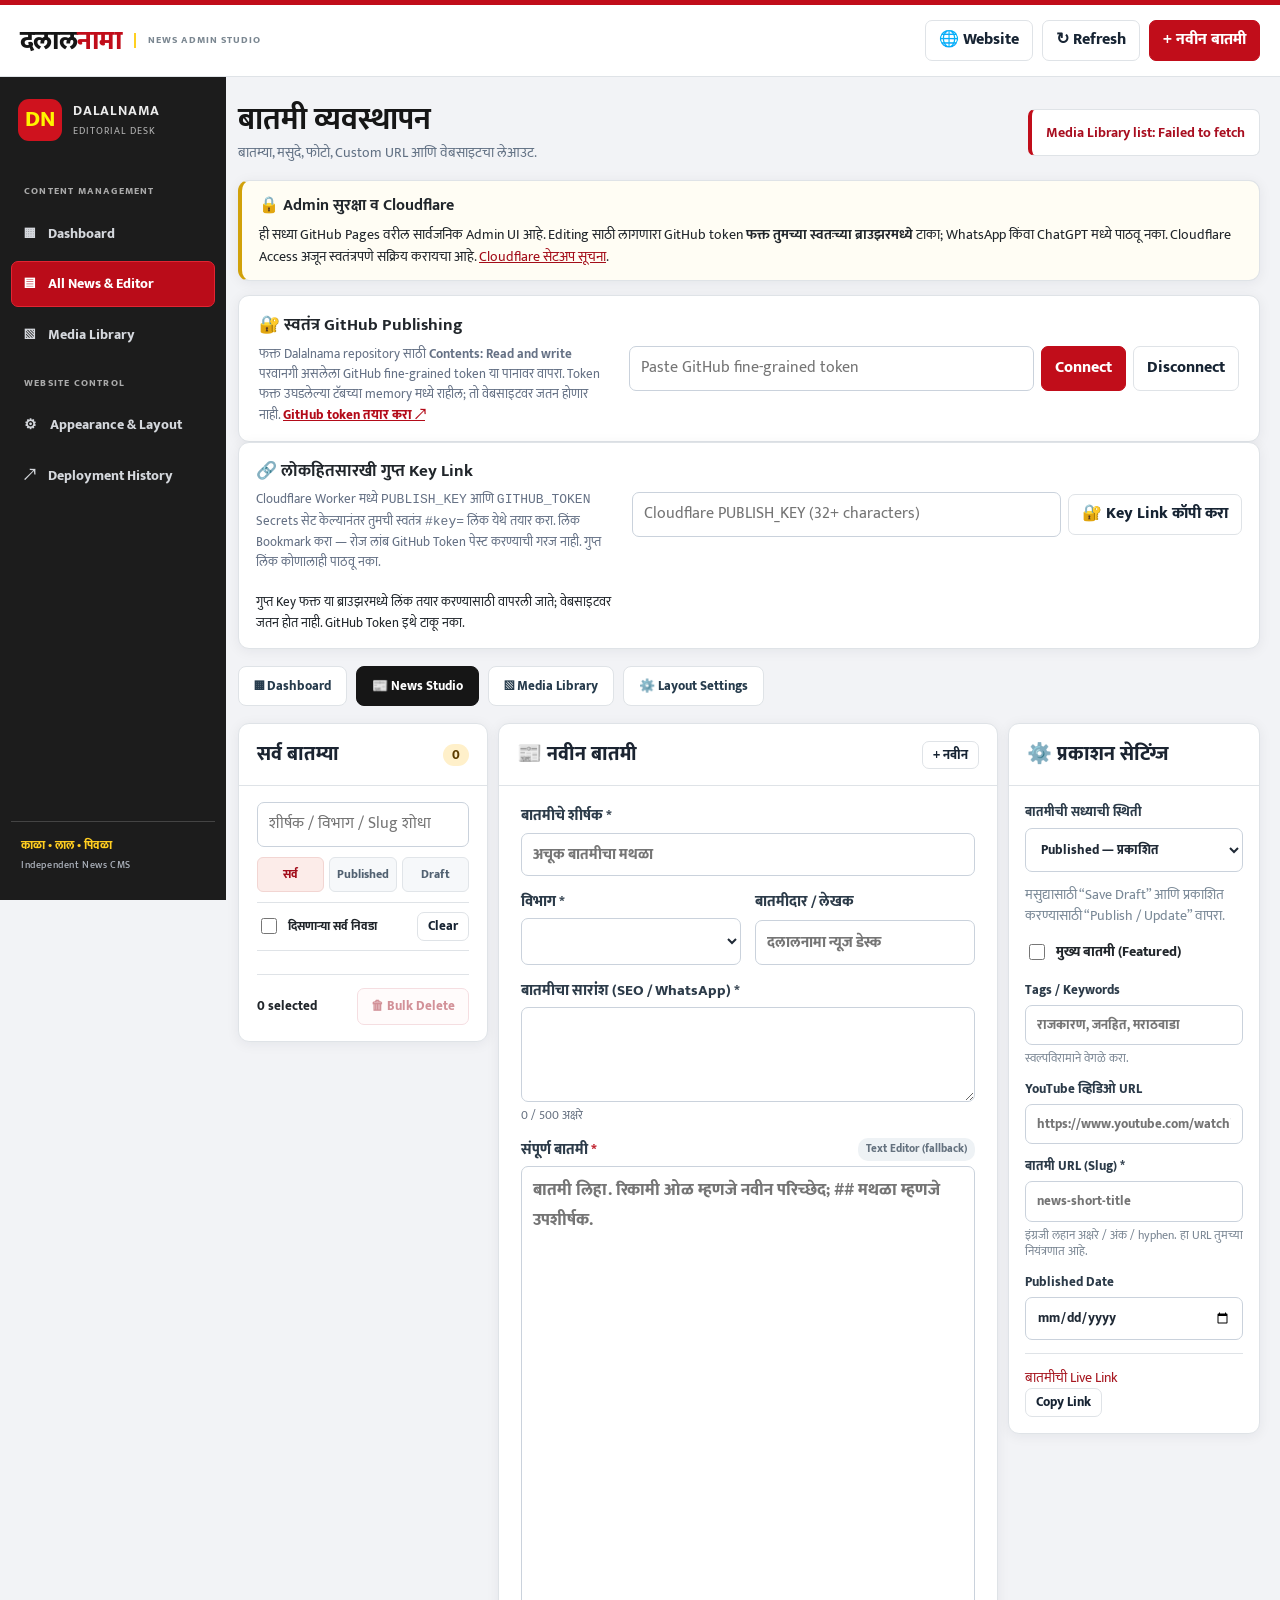
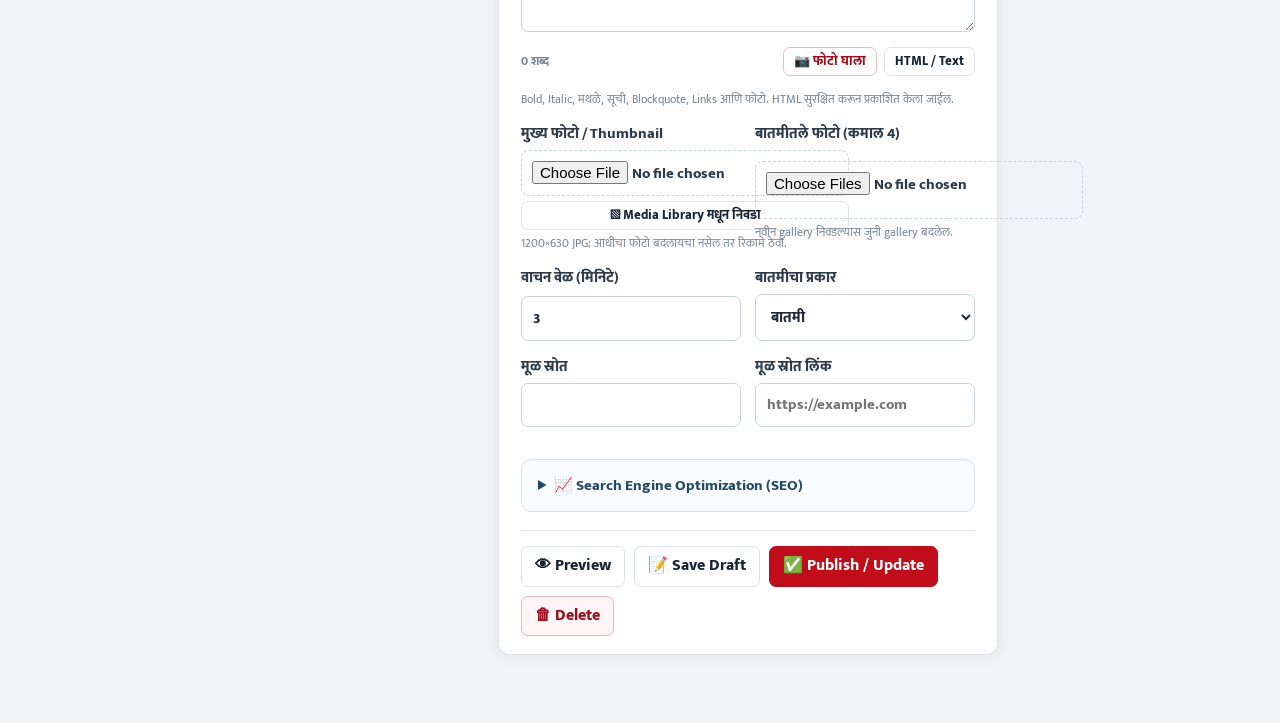
==== admin/index.html @ 3e431cf2 "Refresh admin editor CSS and paste sanitizer cache versions" ====
<!doctype html>
<html lang="mr"><head>
<meta charset="utf-8"><meta name="viewport" content="width=device-width, initial-scale=1">
<meta name="robots" content="noindex,nofollow,noarchive"><meta name="referrer" content="no-referrer">
<meta name="theme-color" content="#171717"><title>दलालनामा | News Admin Studio</title>
<link rel="preconnect" href="https://fonts.googleapis.com"><link rel="preconnect" href="https://fonts.gstatic.com" crossorigin>
<link href="https://fonts.googleapis.com/css2?family=Mukta:wght@400;500;600;700;800&display=swap" rel="stylesheet">
<link href="https://cdn.jsdelivr.net/npm/quill@2.0.3/dist/quill.snow.css" rel="stylesheet"><link href="./admin.css?v=8" rel="stylesheet"></head><body>
<header class="top"><a class="brand" href="../"><strong>दलाल<span>नामा</span></strong><small>NEWS ADMIN STUDIO</small></a>
<div class="top-actions"><a class="btn" href="../" target="_blank" rel="noopener">🌐 Website</a><button id="refresh" type="button" class="btn">↻ Refresh</button><button id="new-top" type="button" class="btn primary">+ नवीन बातमी</button></div></header>
<aside class="admin-navigation" aria-label="Admin sections">
<div class="admin-nav-brand"><span>DN</span><div><strong>DALALNAMA</strong><small>EDITORIAL DESK</small></div></div>
<div class="admin-nav-caption">CONTENT MANAGEMENT</div>
<button class="tab" data-target="dashboard-panel" type="button">▦ <span>Dashboard</span></button>
<button class="tab active" data-target="news-panel" type="button">▤ <span>All News & Editor</span></button>
<button class="tab" data-target="media-panel" type="button">▧ <span>Media Library</span></button>
<div class="admin-nav-caption">WEBSITE CONTROL</div>
<button class="tab" data-target="layout-panel" type="button">⚙ <span>Appearance & Layout</span></button>
<a class="admin-nav-link" href="https://github.com/catonpe-droid/Dalalnama/actions" target="_blank" rel="noopener">↗ <span>Deployment History</span></a>
<div class="admin-nav-foot">काळा • लाल • पिवळा<br><span>Independent News CMS</span></div>
</aside>
<main class="wrap">
<div class="heading"><div><h1>बातमी व्यवस्थापन</h1><p>बातम्या, मसुदे, फोटो, Custom URL आणि वेबसाइटचा लेआउट.</p></div><div class="notice" id="status" role="status" aria-live="polite">प्रकाशन जोडणी आवश्यक आहे.</div></div>
<section class="card admin-onboarding" style="padding:13px 17px;margin:0 0 14px;border-left:4px solid #d1a10a;background:#fffdf4">
  <strong>🔒 Admin सुरक्षा व Cloudflare</strong>
  <p style="margin:5px 0 0;font-size:14px">ही सध्या GitHub Pages वरील सार्वजनिक Admin UI आहे. Editing साठी लागणारा GitHub token <strong>फक्त तुमच्या स्वतःच्या ब्राउझरमध्ये</strong> टाका; WhatsApp किंवा ChatGPT मध्ये पाठवू नका. Cloudflare Access अजून स्वतंत्रपणे सक्रिय करायचा आहे. <a href="https://github.com/catonpe-droid/Dalalnama/blob/main/docs/CLOUDFLARE-ADMIN.md" target="_blank" rel="noopener noreferrer" style="color:#a30d19;text-decoration:underline">Cloudflare सेटअप सूचना</a>.</p>
 </section>
<section class="card connect admin-onboarding">
 <div><b>🔐 स्वतंत्र GitHub Publishing</b><p>फक्त Dalalnama repository साठी <strong>Contents: Read and write</strong> परवानगी असलेला GitHub fine-grained token या पानावर वापरा. Token फक्त उघडलेल्या टॅबच्या memory मध्ये राहील; तो वेबसाइटवर जतन होणार नाही. <a href="https://github.com/settings/personal-access-tokens/new" target="_blank" rel="noopener noreferrer" style="color:#b30b19;text-decoration:underline;font-weight:800">GitHub token तयार करा ↗</a></p></div>
 <div class="connect-fields"><input id="token" type="password" spellcheck="false" autocomplete="off" placeholder="Paste GitHub fine-grained token"><button id="connect" type="button" class="btn primary">Connect</button><button id="disconnect" type="button" class="btn">Disconnect</button></div>
</section>
<section class="card connect secret-link-setup admin-onboarding" aria-label="गुप्त Admin Key Link" style="margin:0 0 15px;padding:15px 17px">
  <div>
    <b>🔗 लोकहितसारखी गुप्त Key Link</b>
    <p>Cloudflare Worker मध्ये <code>PUBLISH_KEY</code> आणि <code>GITHUB_TOKEN</code> Secrets सेट केल्यानंतर तुमची स्वतंत्र <code>#key=</code> लिंक येथे तयार करा. लिंक Bookmark करा — रोज लांब GitHub Token पेस्ट करण्याची गरज नाही. गुप्त लिंक कोणालाही पाठवू नका.</p>
  </div>
  <div class="connect-fields" style="align-items:center">
    <input id="private-link-key" type="password" spellcheck="false" autocomplete="off" aria-label="Cloudflare Publishing Key" placeholder="Cloudflare PUBLISH_KEY (32+ characters)">
    <button id="make-private-link" class="btn" type="button">🔐 Key Link कॉपी करा</button>
  </div>
  <small>गुप्त Key फक्त या ब्राउझरमध्ये लिंक तयार करण्यासाठी वापरली जाते; वेबसाइटवर जतन होत नाही. GitHub Token इथे टाकू नका.</small>
</section>
<nav class="tabs" aria-label="Studio shortcuts">
<button class="tab" data-target="dashboard-panel" type="button">▦ Dashboard</button>
<button class="tab active" data-target="news-panel" type="button">📰 News Studio</button>
<button class="tab" data-target="media-panel" type="button">▧ Media Library</button>
<button class="tab" data-target="layout-panel" type="button">⚙️ Layout Settings</button>
</nav>
<section id="dashboard-panel" class="card pro-panel hidden">
<div class="panel-head"><h2>▦ संपादकीय Dashboard</h2><button id="dashboard-refresh" class="btn mini" type="button">↻ Refresh</button></div>
<div class="panel-body">
<div class="stat-grid">
<div class="stat"><span>एकूण बातम्या</span><strong id="metric-total">—</strong><small>Repository मधील entries</small></div>
<div class="stat"><span>प्रकाशित</span><strong id="metric-published">—</strong><small>वेबसाइटवर दिसणाऱ्या</small></div>
<div class="stat"><span>मसुदे</span><strong id="metric-draft">—</strong><small>Public repository मध्ये डेटा दिसू शकतो</small></div>
<div class="stat"><span>Featured</span><strong id="metric-featured">—</strong><small>मुख्य बातम्या</small></div>
</div><div class="dashboard-grid"><div><h3>नवीनतम बातम्या</h3><div id="dashboard-recent" class="dashboard-recent"></div></div>
<div><h3>Quick Actions</h3><p>लेख, प्रतिमा, रंगसंगती, मेनू आणि होमपेज विभाग व्यवस्थापित करा.</p>
<div class="quick-actions"><button type="button" class="btn primary" data-jump="news-panel">+ नवीन बातमी</button><button class="btn" type="button" data-jump="media-panel">फोटो व्यवस्थापन</button><button class="btn" type="button" data-jump="layout-panel">Site Customize</button></div></div></div>
</div></section>
<section class="workspace" id="news-panel">
 <aside class="card listing">
  <div class="panel-head"><h2>सर्व बातम्या</h2><span class="counter" id="total">0</span></div>
  <div class="panel-body"><input type="search" id="search" placeholder="शीर्षक / विभाग / Slug शोधा">
   <div class="filters"><button type="button" class="filter active" data-status="all">सर्व</button><button type="button" class="filter" data-status="published">Published</button><button type="button" class="filter" data-status="draft">Draft</button></div>
   <div class="check-row"><label><input id="select-all" type="checkbox"> दिसणाऱ्या सर्व निवडा</label><button id="clear-selected" type="button" class="btn mini">Clear</button></div>
   <div id="post-list" class="post-list"></div>
   <div class="bulk-actions"><span id="selected-count">0 selected</span><button type="button" id="bulk-delete" class="btn danger" disabled>🗑 Bulk Delete</button></div>
  </div>
 </aside>
 <section class="card editor">
  <div class="panel-head"><h2 id="editor-title">📰 नवीन बातमी</h2><button id="new" type="button" class="btn mini">+ नवीन</button></div>
  <form id="post-form" class="panel-body">
   <label class="field">बातमीचे शीर्षक *<input id="title" maxlength="180" minlength="8" required placeholder="अचूक बातमीचा मथळा"></label>
   
   <div class="columns"><label class="field">विभाग *<select id="category" required></select></label><label class="field">बातमीदार / लेखक<input id="author" maxlength="100" placeholder="दलालनामा न्यूज डेस्क"></label></div>
   <label class="field">बातमीचा सारांश (SEO / WhatsApp) *<textarea id="summary" rows="3" maxlength="500" required></textarea></label>
   <div class="field rich-field"><div class="editor-label-row"><label for="body">संपूर्ण बातमी <span class="required">*</span></label><span class="editor-mode" id="editor-mode">Rich Text Editor</span></div>
<div id="rich-toolbar"><select class="ql-header" aria-label="Heading level"><option selected></option><option value="2">Heading</option><option value="3">Subheading</option></select>
<button type="button" class="ql-bold" aria-label="Bold"></button><button type="button" class="ql-italic" aria-label="Italic"></button>
<button type="button" class="ql-underline" aria-label="Underline"></button><button type="button" class="ql-strike" aria-label="Strikethrough"></button>
<button type="button" class="ql-list" value="ordered" aria-label="Numbered list"></button><button type="button" class="ql-list" value="bullet" aria-label="Bullet list"></button>
<button type="button" class="ql-blockquote" aria-label="Quote"></button><button type="button" class="ql-link" aria-label="Link"></button>
<button type="button" class="ql-clean" aria-label="Clear formatting"></button></div>
<div id="rich-editor" aria-label="बातमी लेखन"></div>
<textarea id="body" rows="15" required class="plain-editor hidden" placeholder="बातमी लिहा. रिकामी ओळ म्हणजे नवीन परिच्छेद; ## मथळा म्हणजे उपशीर्षक."></textarea>
<div class="rich-status"><span id="word-count">0 शब्द</span><div><button id="insert-photo" class="btn mini" type="button">📷 फोटो घाला</button><button id="toggle-editor" class="btn mini" type="button">HTML / Text</button></div></div>
<small>Bold, Italic, मथळे, सूची, Blockquote, Links आणि फोटो. HTML सुरक्षित करून प्रकाशित केला जाईल.</small></div>
   <div class="columns"><label class="field">मुख्य फोटो / Thumbnail<input id="photo" type="file" accept="image/jpeg,image/png,image/webp"><button type="button" id="choose-cover" class="btn mini">▧ Media Library मधून निवडा</button><small>1200×630 JPG; आधीचा फोटो बदलायचा नसेल तर रिकामे ठेवा.</small></label><label class="field">बातमीतले फोटो (कमाल 4)<input id="gallery" type="file" accept="image/jpeg,image/png,image/webp" multiple><small>नवीन gallery निवडल्यास जुनी gallery बदलेल.</small></label></div>
   <img class="cover-preview hidden" id="cover-preview" alt="मुख्य फोटोचे पूर्वावलोकन">
   <div class="columns"><label class="field">वाचन वेळ (मिनिटे)<input id="minutes" type="number" min="1" max="30" value="3"></label>
<label class="field">बातमीचा प्रकार<select id="type"><option>बातमी</option><option>संपादकीय बातमी</option><option>विशेष लेख</option><option>संपादकीय लेख</option><option>मार्गदर्शक</option><option>मुलाखत</option><option>तपास अहवाल</option></select></label></div>
   <div class="columns"><label class="field">मूळ स्रोत<input id="source" maxlength="120"></label><label class="field">मूळ स्रोत लिंक<input id="source-url" type="url" placeholder="https://example.com"></label></div>
   <details class="seo-card"><summary>📈 Search Engine Optimization (SEO)</summary>
<div class="columns"><label class="field">SEO Title<input id="seo-title" maxlength="150" placeholder="Google साठी स्वतंत्र शीर्षक"></label><label class="field">SEO Keywords<input id="seo-keywords" maxlength="220" placeholder="keyword1, keyword2"></label></div>
<label class="field">SEO Description<textarea id="seo-description" rows="3" maxlength="350" placeholder="शोध परिणाम आणि शेअरिंगसाठी सारांश"></textarea></label>
<div class="seo-preview"><small>Google preview</small><strong id="seo-preview-title">दलालनामा</strong><span id="seo-preview-url">https://dalalnama.com/</span><p id="seo-preview-desc">बातमीचा सारांश येथे दिसेल.</p></div>
</details>
   <div class="actions"><button id="preview" type="button" class="btn">👁 Preview</button><button id="draft" type="button" class="btn">📝 Save Draft</button><button id="publish" type="submit" class="btn primary">✅ Publish / Update</button><button id="delete" type="button" class="btn danger">🗑 Delete</button></div>
   <div id="result" class="saved hidden"></div>
  </form>
 </section>
 <aside class="card notes"><div class="panel-head"><h2>⚙️ प्रकाशन सेटिंग्ज</h2></div><div class="panel-body">
<label class="field">बातमीची सध्याची स्थिती<select id="post-status" form="post-form"><option value="published">Published — प्रकाशित</option><option value="draft">Draft — मसुदा</option></select></label>
<p class="aside-hint">मसुद्यासाठी “Save Draft” आणि प्रकाशित करण्यासाठी “Publish / Update” वापरा.</p>
<label class="checkbox-field"><input id="featured" form="post-form" type="checkbox"> मुख्य बातमी (Featured)</label>
<label class="field">Tags / Keywords<input id="tags" form="post-form" placeholder="राजकारण, जनहित, मराठवाडा"><small>स्वल्पविरामाने वेगळे करा.</small></label>
<label class="field">YouTube व्हिडिओ URL<input id="video" form="post-form" type="url" placeholder="https://www.youtube.com/watch?v=..."></label>
<label class="field">बातमी URL (Slug) *<input id="slug" form="post-form" maxlength="100" minlength="3" required spellcheck="false" placeholder="news-short-title"><small>इंग्रजी लहान अक्षरे / अंक / hyphen. हा URL तुमच्या नियंत्रणात आहे.</small></label>
<label class="field">Published Date<input id="date" form="post-form" type="date"></label>
<hr><a id="current-url" href="../" target="_blank" rel="noopener">बातमीची Live Link</a><button id="copy-link" class="btn mini" type="button">Copy Link</button>
</div></aside>
</section>
<section id="media-panel" class="card pro-panel hidden">
<div class="panel-head"><h2>▧ Media Library</h2><span id="media-count" class="counter">0</span></div><div class="panel-body">
<div class="media-head"><p>मुख्य फोटो, गॅलरी आणि बातमीतील चित्रे निवडा. वेबसाइटवरील उपलब्ध फोटो येथे दिसतील.</p>
<div class="media-actions"><input id="media-search" type="search" placeholder="फोटो / Slug शोधा"><input id="media-file" type="file" accept="image/jpeg,image/png,image/webp"><button id="media-upload" class="btn primary" type="button">Upload Image</button></div></div>
<div id="media-grid" class="media-grid"></div><p class="aside-hint">कव्हर म्हणून निवडा किंवा लेखनात फोटो घाला. नवीन Upload साठी GitHub publishing जोडणी आवश्यक आहे.</p>
</div></section>
<section id="layout-panel" class="card layout-panel hidden"><div class="panel-head"><h2>⚙️ वेबसाइट व्यवस्थापन</h2></div><div class="panel-body">
 <p>मुख्य मेनू, उपविभाग, ब्रेकिंग न्यूज व मुख्य बातम्या बदलू शकता. प्रत्येक ओळ म्हणजे एक entry.</p>
 <div class="columns"><label class="field">मुख्य मेनू<textarea id="menu" rows="12"></textarea></label><label class="field">उपविभाग<textarea id="subcategories" rows="12"></textarea></label></div>
 <div class="columns"><label class="field">Breaking / Scrolling News<textarea id="breaking" rows="8"></textarea></label><label class="field">Featured News Slugs<textarea id="featured-slugs" rows="8" placeholder="एक Slug एका ओळीत"></textarea></label></div>
 <label class="field">Home Page — तीन कॉलम बातम्या (शीर्षक | विभाग)<textarea id="home-columns" rows="4" placeholder="प्रशासननामा | प्रशासननामा&#10;जनतेचा सवाल | जनतेचा सवाल&#10;दलालनामा | दलालनामा"></textarea><small>नेमक्या तीन ओळी. प्रत्येक ओळीत ‘दिसणारे शीर्षक | बातम्यांचा विभाग’. केवळ त्या विभागातील प्रकाशित बातम्या दाखवल्या जातील.</small></label>
 <div class="columns"><label class="field">Slider Speed (seconds)<input id="slider-speed" type="number" min="3" max="30" value="7"></label><label class="field">टॅगलाइन<input id="tagline"></label></div>
 <details class="settings-group" open><summary>🎨 Brand & Appearance</summary>
<p>दलालनामाची मूळ काळा–लाल–पिवळी थीम कायम राखून लोगो, typography आणि spacing बदलू शकता.</p>
<div class="columns"><label class="field">Theme Preset<select id="theme-preset"><option value="classic">Dalalnama Classic (Black/Red/Yellow)</option><option value="paper">Paper White (Red Headlines)</option><option value="night">Night Editorial (High Contrast)</option></select></label>
<label class="field">News Density<select id="news-density"><option value="normal">Comfortable</option><option value="compact">Compact / eSakal-style</option></select></label></div>
<div class="columns"><label class="field">Base Font Scale<select id="font-scale"><option value="1">Normal (100%)</option><option value="1.06">Large (106%)</option><option value="1.12">Extra Large (112%)</option></select></label>
<label class="field">Logo Width<input type="range" id="logo-width" min="210" max="450" step="10" value="340"><small><span id="logo-width-label">340</span> px</small></label></div>
<div class="brand-logo-upload">
<img id="brand-logo-preview" src="../assets/logo.png" alt="दलालनामा लोगो">
<div><label class="field">HD Site Logo (PNG / WebP)<input id="brand-logo-file" type="file" accept="image/png,image/webp,image/jpeg"></label>
<button id="upload-brand-logo" type="button" class="btn mini">⇧ Upload Brand Logo</button>
<p class="aside-hint">नवीन लोगो Publish करण्यासाठी आधी Upload करा, मग “Save & Publish Appearance” वापरा. मूळ लोगो कायम ठेवण्यासाठी हे रिकामे ठेवा.</p></div></div>
</details>
<details class="settings-group" open><summary>▦ Homepage Sections</summary>
<div class="settings-checks">
<label><input type="checkbox" id="show-breaking" checked> Breaking / Live News Strip</label>
<label><input type="checkbox" id="show-weather" checked> Pune Weather</label>
<label><input type="checkbox" id="show-columns" checked> Home Three-Column Layout</label>
<label><input type="checkbox" id="show-related" checked> Article Related News Sidebar</label>
<label><input type="checkbox" id="show-category-sections" checked> इतर विभागांच्या बातम्या</label>
</div>
<div class="columns"><label class="field">Three-column: news items per column<input id="column-items" type="number" min="2" max="8" value="5"></label>
<label class="field">Ticker speed (Seconds per headline)<input id="ticker-seconds" type="number" min="3" max="15" value="7"></label></div>
<label class="field">Home Column Section Title<input id="columns-title" maxlength="90" placeholder="विभागवार बातम्या"></label>
</details>
<details class="settings-group"><summary>✍ Site Identity, Footer & SEO</summary>
<label class="field">Site Title<input id="site-title" maxlength="110" placeholder="दलालनामा | जनतेचा आवाज"></label>
<label class="field">Site Description<textarea id="site-description" rows="3" maxlength="350"></textarea></label>
<label class="field">Footer Editorial Statement<textarea id="footer-statement" rows="3" maxlength="500"></textarea></label>
<label class="field">Footer Copyright / Label<input id="footer-label" maxlength="180"></label>
</details>
<details class="settings-group"><summary>🔗 Social Channels</summary>
<div class="columns"><label class="field">Facebook URL<input id="social-facebook" type="url" placeholder="https://www.facebook.com/..."></label>
<label class="field">Instagram URL<input id="social-instagram" type="url" placeholder="https://www.instagram.com/..."></label>
<label class="field">YouTube Channel URL<input id="social-youtube" type="url" placeholder="https://www.youtube.com/@..."></label>
<label class="field">X URL<input id="social-x" type="url" placeholder="https://x.com/..."></label></div>
</details>
<div class="actions"><button id="save-layout" type="button" class="btn primary">💾 Save & Publish Appearance</button><a class="btn" href="../" target="_blank" rel="noopener">👁 View Website</a></div>
 </div></section>
</main>
<dialog id="preview-dialog" class="preview-dialog"><div class="dialog-head"><h2 id="preview-title"></h2><button class="btn mini" type="button" id="close-preview">✕</button></div><div id="preview-content"></div></dialog>
<script src="https://cdn.jsdelivr.net/npm/quill@2.0.3/dist/quill.js" defer></script>
<script src="./admin.js?v=11" defer></script>
<script src="./admin-pro.js?v=5" defer></script>
</body></html>
---- admin/admin.css ----
:root{--red:#c10d1a;--gold:#ffd021;--ink:#161616;--paper:#fff;--canvas:#f5f6f8;--line:#dfe3e7;--mute:#627184}
*{box-sizing:border-box}body{margin:0;background:var(--canvas);font:16px/1.55 Mukta,'Noto Sans Devanagari',sans-serif;color:#21262b}
input,button,select,textarea{font:inherit}a{color:inherit;text-decoration:none}button{cursor:pointer}
button:disabled{opacity:.45;cursor:not-allowed}a:hover{color:var(--red)}
:focus-visible{outline:3px solid var(--gold);outline-offset:2px}
.hidden{display:none!important}
.top{background:#fff;border-top:5px solid var(--red);border-bottom:1px solid var(--line);display:flex;align-items:center;justify-content:space-between;gap:20px;min-height:77px;padding:12px max(20px,calc((100% - 1510px)/2))}
.brand{display:flex;align-items:center;gap:12px}.brand strong{font-size:27px;color:var(--ink);white-space:nowrap;font-weight:800;letter-spacing:-1px}.brand strong span{color:var(--red)}.brand small{font-size:11px;font-weight:800;letter-spacing:1px;color:#777;border-left:2px solid var(--gold);padding-left:12px}
.top-actions{display:flex;gap:9px;align-items:center;flex-wrap:wrap}
.btn{border:1px solid var(--line);background:#fff;color:#172433;border-radius:7px;padding:9px 13px;font-weight:800;line-height:1.3;white-space:nowrap;display:inline-flex;align-items:center;justify-content:center;gap:6px}
.btn:hover{background:#f8f9fb}.btn.primary{background:var(--red);color:#fff;border-color:var(--red)}.btn.primary:hover{background:#94080f}
.btn.danger{border-color:#e9b5bc;background:#fff5f6;color:#9c0d1c}.btn.danger:hover{background:#ffe6e9}.btn.mini{padding:5px 10px;font-size:13px}
.wrap{width:min(1510px,calc(100% - 34px));margin:auto;padding:22px 0 60px}
.heading{display:flex;justify-content:space-between;align-items:center;gap:17px;margin:0 0 16px}.heading h1{font-size:31px;color:var(--ink);margin:0 0 3px;line-height:1.24}.heading p{margin:0;color:var(--mute);font-size:15px}
.notice{background:#fff;border:1px solid var(--line);border-left:4px solid var(--gold);border-radius:7px;padding:12px 14px;max-width:520px;font-size:14px;font-weight:700}.notice.error{border-left-color:var(--red);color:#a80d1f}.notice.success{border-left-color:#178b52;color:#16643c}
.card{border:1px solid var(--line);background:var(--paper);border-radius:11px;box-shadow:0 2px 13px #0b1b3210;min-width:0}
.connect{padding:16px 20px;display:grid;grid-template-columns:1fr minmax(285px,610px);gap:20px;align-items:center}.connect b{font-size:17px}.connect p{font-size:13px;margin:5px 0 0;color:#657185}.connect-fields{display:flex;gap:7px;flex-wrap:wrap}.connect-fields input{flex:1;min-width:170px}
input:not([type="checkbox"]):not([type="file"]),select,textarea{width:100%;border:1px solid #cad2dc;background:#fff;color:#202a36;border-radius:7px;padding:9px 11px;min-width:0;outline-offset:1px}
input[type="file"]{max-width:100%;border:1px dashed #cad2dc;padding:10px;border-radius:8px}
textarea{resize:vertical;min-height:72px;line-height:1.65}input[type="checkbox"]{accent-color:var(--red);width:16px;height:16px}
.tabs{display:flex;align-items:center;gap:9px;margin:15px 0 17px}.tab{border:1px solid var(--line);border-radius:8px;background:#fff;color:#263b4c;padding:10px 18px;font-weight:800}.tab.active{background:var(--ink);border-color:var(--ink);color:#fff}
.workspace{display:grid;grid-template-columns:minmax(240px,300px) minmax(440px,1fr) minmax(240px,275px);gap:14px;align-items:start}
.panel-head{display:flex;align-items:center;justify-content:space-between;gap:8px;border-bottom:1px solid var(--line);padding:15px 18px}
.panel-head h2{font-size:20px;color:#1b2431;margin:0;font-weight:800}.panel-body{padding:16px 18px}
.listing{position:sticky;top:15px}.counter{border-radius:50px;background:#fff0ca;padding:1px 9px;color:#5d3d00;font-weight:800;font-size:13px}
.filters{display:flex;gap:5px;margin:10px 0}.filter{flex:1;border:1px solid #e1e5e9;border-radius:6px;background:#f6f8fa;padding:7px 3px;font-weight:800;color:#516171;font-size:12px}.filter.active{background:#fcece9;color:#a20d1b;border-color:#f2d5d2}
.check-row{display:flex;justify-content:space-between;align-items:center;gap:6px;padding:9px 0;border-block:1px solid var(--line);font-size:12px}.check-row label{display:flex;gap:8px;align-items:center;font-weight:800}
.post-list{max-height:62vh;overflow:auto;display:grid;gap:7px;padding-top:12px}.post-item{display:flex;gap:10px;align-items:start;padding:10px 9px;background:#fff;border:1px solid #e4e8ec;border-radius:8px}.post-item.current{border-color:#d1969b;background:#fff9f9}
.post-item>input{flex:0 0 auto;margin:4px 0}.post-open{border:0;background:transparent;text-align:left;white-space:normal;padding:0;display:block;min-width:0;flex:1}.post-open strong{display:block;font-size:14px;font-weight:800;line-height:1.4;color:#21262a}.post-open small{display:block;color:#7b8995;margin-top:4px;font-size:12px}
.bulk-actions{display:flex;justify-content:space-between;align-items:center;gap:8px;border-top:1px solid var(--line);margin-top:11px;padding-top:13px;font-weight:800;font-size:13px}
.field{display:grid;gap:5px;font-size:15px;font-weight:800;margin-bottom:14px;color:#2c3b49}.field small{font-size:12px;font-weight:400;color:#7a8693;line-height:1.4}
.field code{font-size:12px;background:#f4f4f4;padding:1px 3px;border-radius:3px}
.columns{display:grid;grid-template-columns:repeat(2,minmax(0,1fr));column-gap:14px}
.editor .panel-body{padding:18px 22px}.editor textarea#body{min-height:330px;line-height:1.75;font-size:17px}
.checkbox-field{display:flex;gap:8px;align-items:center;font-weight:800;font-size:14px;margin-bottom:17px}
.actions{display:flex;flex-wrap:wrap;gap:9px;padding-top:15px;border-top:1px solid var(--line)}
.cover-preview{width:100%;max-width:460px;aspect-ratio:1200/630;object-fit:cover;border-radius:9px;margin:-5px 0 15px}
.saved{background:#f0f9f0;border:1px solid #b6dec7;padding:12px;border-radius:7px;margin-top:13px;font-size:14px}
.saved a{color:#b40e1b;text-decoration:underline}
.notes p{margin:0 0 14px;font-size:14px}.notes hr{border:0;border-top:1px solid var(--line);margin:13px 0}.notes #current-url{display:block;color:#a71720;word-break:break-word;font-size:14px}
.layout-panel .panel-body{padding:20px}.layout-panel p{color:var(--mute)}
.preview-dialog{width:min(900px,calc(100% - 25px));max-height:90vh;overflow:auto;border:1px solid var(--line);border-radius:11px;box-shadow:0 18px 70px #0004;padding:20px}
.preview-dialog::backdrop{background:#07121bc9}.dialog-head{display:flex;justify-content:space-between;align-items:start;gap:12px;border-bottom:1px solid var(--line);margin-bottom:15px}
.dialog-head h2{font-size:26px;line-height:1.35;margin:0 0 13px}.preview-dialog #preview-content{font-size:18px;line-height:1.8}.preview-dialog #preview-content p{margin:0 0 16px}.preview-dialog #preview-content h2{font-size:23px}
@media(max-width:1180px){.workspace{grid-template-columns:minmax(240px,295px) 1fr}.notes{grid-column:1/-1}.notes .panel-body{display:grid;grid-template-columns:repeat(2,1fr);column-gap:22px}.connect{grid-template-columns:1fr}}
@media(max-width:780px){.workspace{grid-template-columns:1fr}.listing{position:static}.post-list{max-height:340px}.notes{grid-column:auto}.heading{align-items:start;flex-direction:column}.notes .panel-body{display:block}.columns{grid-template-columns:1fr}.top{flex-wrap:wrap}.wrap{width:calc(100% - 20px)}.panel-body{padding:14px}.editor .panel-body{padding:16px}.heading h1{font-size:25px}.connect-fields input{flex-basis:100%}}



/* Dalalnama CMS Pro — newsroom control panel */
body{background:#f2f3f6}
.top{position:sticky;top:0;z-index:70;background:#fff}
.top .brand small{font-size:10px;color:#7b8791}
.admin-navigation{position:fixed;top:77px;left:0;bottom:0;width:226px;padding:20px 11px 12px;z-index:45;background:#1c1c1c;color:#ececec;display:flex;flex-direction:column;gap:5px;overflow:auto}
.admin-nav-brand{display:flex;gap:11px;align-items:center;margin:2px 7px 25px}
.admin-nav-brand>span{width:44px;height:42px;border-radius:11px;display:grid;place-items:center;background:#cf121e;color:#fff400;font-weight:800;font-size:23px}
.admin-nav-brand div{display:grid;gap:2px}.admin-nav-brand strong{font-size:14px;letter-spacing:.8px}.admin-nav-brand small{font-size:10px;letter-spacing:1px;color:#b0b0b0}
.admin-nav-caption{font-size:10px;color:#aaa;font-weight:800;letter-spacing:1.2px;padding:13px 13px 6px}
.admin-navigation .tab,.admin-navigation .admin-nav-link{border:1px solid transparent;display:flex;gap:13px;align-items:center;text-align:left;border-radius:7px;background:transparent;color:#d5d8dd;padding:11px 12px;font-weight:800;font-size:14px;cursor:pointer;width:100%}
.admin-navigation .tab:hover,.admin-navigation .admin-nav-link:hover{background:#333;color:#fff}
.admin-navigation .tab.active{background:#ba0c19;color:#fff;border-color:#e22532}
.admin-nav-foot{margin-top:auto;font-size:12px;line-height:1.6;padding:14px 10px;border-top:1px solid #444;color:#ffcd20;font-weight:800}
.admin-nav-foot span{font-size:10px;font-weight:500;letter-spacing:.6px;color:#aeb4be}
main.wrap{width:calc(100% - 258px);max-width:1740px;margin:0 20px 0 238px;padding:24px 0 70px}
.tabs{margin-top:17px}
.tabs .tab{font-size:13px;padding:9px 15px}
.heading h1{font-size:31px}.heading p{font-size:14px}
.workspace{grid-template-columns:minmax(230px,295px) minmax(445px,1fr) minmax(232px,280px);gap:16px}
.notes{position:sticky;top:93px}
.notes .panel-body{padding:16px}
.notes .field{font-size:13px;margin-bottom:12px}
.aside-hint{font-size:12px;color:#7a8997;line-height:1.55}
.aside-alert{background:#fff8e4;border:1px solid #efdbab;color:#65512c;border-radius:8px;padding:11px;font-size:12px;line-height:1.55;margin:12px 0}
.required{color:#bc1421}
.editor-label-row{display:flex;justify-content:space-between;align-items:center;gap:10px}
.editor-mode{font-size:11px;color:#65727f;background:#eef2f5;border-radius:10px;padding:3px 8px}
.rich-field>label{display:block}
#rich-toolbar{border-radius:9px 9px 0 0!important;background:#fafbfc;padding:9px 8px!important;border-color:#d6dce3!important}
#rich-editor{border-radius:0 0 9px 9px;min-height:365px;border-color:#d6dce3}
#rich-editor .ql-editor{font:17px/1.85 Mukta,'Noto Sans Devanagari',sans-serif;min-height:365px;padding:22px}
#rich-editor .ql-editor h2{font-size:23px}
#rich-editor .ql-editor h3{font-size:19px}
#rich-editor .ql-editor img{max-width:95%;max-height:430px;object-fit:contain}
.rich-field .plain-editor{min-height:340px}
.rich-status{display:flex;gap:12px;align-items:center;justify-content:space-between;padding:10px 0}
.rich-status>span{font-size:12px;color:#7b8590;font-weight:800}
.rich-status>div{display:flex;gap:7px;flex-wrap:wrap}
#body:not(.hidden){width:100%;font-size:16px;line-height:1.8}
#insert-photo{color:#a30d19;border-color:#e8bdbe}
.seo-card{border:1px solid #d7e0e5;background:#f9fcff;padding:14px 16px;border-radius:10px;margin:18px 0}
.seo-card summary{cursor:pointer;color:#214966;font-size:15px;font-weight:800}
.seo-card[open] summary{margin-bottom:17px}
.seo-preview{padding:14px;border-radius:7px;border:1px solid #d8e3f2;background:#fff;display:grid;gap:2px}
.seo-preview small{color:#6f7f8f}.seo-preview strong{color:#164b9b;font-size:18px;line-height:1.4}
.seo-preview span{color:#2d8951;font-size:12px;word-break:break-word}
.seo-preview p{font-size:14px;line-height:1.4;color:#4c5966;margin:3px 0}
#summary-count{display:block;color:#657080}
.pro-panel{min-height:300px}
.stat-grid{display:grid;grid-template-columns:repeat(4,minmax(0,1fr));gap:15px;margin-bottom:25px}
.stat{border:1px solid #e5e8ed;border-left:4px solid #cb121d;background:#fff;border-radius:9px;padding:19px;display:grid;gap:8px}
.stat span{font-size:12px;font-weight:800;color:#64717d}
.stat strong{font-size:40px;font-weight:800;line-height:1;color:#161616}
.stat small{font-size:11px;color:#85909b}
.dashboard-grid{display:grid;grid-template-columns:1.3fr 1fr;gap:28px}
.dashboard-grid h3{font-size:20px;margin:0 0 12px}.dashboard-grid p{color:#667786;line-height:1.7}
.dashboard-recent{border:1px solid #e5e9eb;border-radius:8px;overflow:hidden}
.dashboard-post{display:grid;gap:3px;width:100%;text-align:left;background:#fff;border:0;border-bottom:1px solid #e6e8eb;padding:11px 13px}
.dashboard-post:last-child{border-bottom:0}.dashboard-post:hover{background:#fff8f7}
.dashboard-post strong{font-weight:800;font-size:14px}.dashboard-post span{font-size:12px;color:#808c97}
.quick-actions{display:flex;flex-wrap:wrap;gap:8px}
.media-head{display:grid;grid-template-columns:1fr 1.5fr;align-items:center;gap:16px}
.media-head p{font-size:14px;color:#667785;line-height:1.55}
.media-actions{display:flex;flex-wrap:wrap;align-items:center;gap:8px}
.media-actions input[type=search]{flex:1 1 140px}
.media-actions input[type=file]{flex:1 1 220px;max-width:350px}
.media-grid{display:grid;grid-template-columns:repeat(auto-fill,minmax(185px,1fr));gap:16px;margin:24px 0}
.media-card{border:1px solid #e2e6ea;border-radius:9px;background:#fff;overflow:hidden;display:flex;flex-direction:column;min-width:0}
.media-card>img{aspect-ratio:1.6;object-fit:cover;width:100%;background:#ddd}
.media-card>span{font-size:12px;font-weight:800;color:#4f5a65;display:-webkit-box;-webkit-line-clamp:2;-webkit-box-orient:vertical;overflow:hidden;margin:9px 11px;line-height:1.35}
.media-card-actions{display:flex;gap:5px;flex-wrap:wrap;margin:auto 9px 9px}.media-card-actions .btn{padding:5px 7px;font-size:11px}
.settings-group{border:1px solid #e3e6ea;background:#fff;border-radius:9px;padding:16px 17px;margin:16px 0}
.settings-group summary{font-weight:800;font-size:18px;cursor:pointer;color:#232b34}
.settings-group p{margin:10px 0;color:#6b7782}
.settings-group[open] summary{padding-bottom:13px;border-bottom:1px solid #e8eaec;margin-bottom:16px}
.settings-checks{display:grid;grid-template-columns:repeat(2,1fr);gap:11px 20px;margin-bottom:20px}
.settings-checks label{display:flex;gap:9px;font-weight:700;font-size:14px;align-items:center}
#logo-width{accent-color:#c10d1a}
.layout-panel .panel-body{padding:23px}
.layout-panel>.panel-head{background:#fffefa;border-radius:9px 9px 0 0}
@media(max-width:1470px){.workspace{grid-template-columns:minmax(215px,250px) minmax(400px,1fr) minmax(215px,252px);gap:10px}}
@media(max-width:1200px){.workspace{grid-template-columns:minmax(215px,265px) minmax(0,1fr)}.notes{grid-column:1/-1;position:static}.notes .panel-body{display:grid;grid-template-columns:repeat(2,minmax(0,1fr));gap:0 18px}.notes .panel-body hr{grid-column:1/-1}.notes .panel-body .aside-alert{grid-column:1/-1}.stat-grid{grid-template-columns:repeat(2,minmax(0,1fr))}}
@media(max-width:950px){.admin-navigation{width:65px;padding:14px 6px}.admin-nav-brand{margin:5px}.admin-nav-brand>span{width:44px}.admin-nav-brand>div,.admin-nav-caption,.admin-navigation .tab span,.admin-nav-link span,.admin-nav-foot{display:none}.admin-navigation .tab,.admin-navigation .admin-nav-link{justify-content:center;font-size:22px;padding:11px 0}main.wrap{width:calc(100% - 95px);margin:0 15px 0 80px}}
@media(max-width:780px){.top{position:static}.admin-navigation{position:static;display:flex;flex-direction:row;width:100%;height:auto;overflow:auto;padding:8px 10px}.admin-nav-brand{display:none}.admin-navigation .tab,.admin-navigation .admin-nav-link{white-space:nowrap;width:auto;font-size:13px;padding:9px 13px}.admin-navigation .tab span,.admin-navigation .admin-nav-link span{display:inline}.workspace{grid-template-columns:1fr}.notes{grid-column:auto}.notes .panel-body{display:block}main.wrap{margin:0 auto;width:calc(100% - 20px)}.stat-grid,.dashboard-grid{grid-template-columns:1fr}.media-head{grid-template-columns:1fr}.tabs{overflow-x:auto;flex-wrap:nowrap;scrollbar-width:none}.tabs .tab{white-space:nowrap}.settings-checks{grid-template-columns:1fr}.top-actions .btn{padding:7px 9px}.heading h1{font-size:25px}}

.brand-logo-upload{display:grid;grid-template-columns:240px 1fr;gap:20px;align-items:center;margin:15px 0}
.brand-logo-upload img{width:100%;height:auto;max-height:105px;object-fit:contain;border:1px solid #e5e6e7;background:#fff;border-radius:8px;padding:10px}
.brand-logo-upload .field{margin:0 0 6px}
.brand-logo-upload .aside-hint{max-width:650px;margin:6px 0}
.dn-admin-preview-rich{font-size:18px;line-height:1.8}
.dn-admin-preview-rich img{max-width:95%;height:auto;border-radius:8px}
.dn-admin-preview-rich blockquote{border-left:4px solid #bc111d;padding-left:20px;margin:17px 0}
@media(max-width:780px){.brand-logo-upload{grid-template-columns:1fr}.brand-logo-upload img{max-width:280px}}

/* Signed-in editorial view: show the newsroom, not one-time Cloudflare/GitHub setup.
   Keep the setup available when no authenticated #key= bookmark is present. */
body.admin-key-verified .admin-onboarding{display:none!important}


/* Dalalnama editor paste containment 2026-11-23 */
#rich-editor,
#rich-editor .ql-container,
#rich-editor .ql-editor,
.dn-admin-preview-rich,
.preview-dialog #preview-content {
  min-width:0;
  max-width:100%;
  overflow-wrap:anywhere;
  word-break:normal;
}
#rich-editor .ql-editor img,
.dn-admin-preview-rich img,
.preview-dialog #preview-content img {
  display:block;
  width:auto;
  max-width:100%;
  height:auto;
  max-height:70vh;
  object-fit:contain;
  margin:12px auto;
}
#rich-editor .ql-editor :is(p,h1,h2,h3,li,a,blockquote),
.preview-dialog #preview-content :is(p,h1,h2,h3,li,a,blockquote){
  overflow-wrap:anywhere;
}
#rich-editor .ql-editor pre,
.preview-dialog #preview-content pre {
  max-width:100%;
  white-space:pre-wrap;
  overflow-wrap:anywhere;
}
.cover-preview {object-fit:contain;}
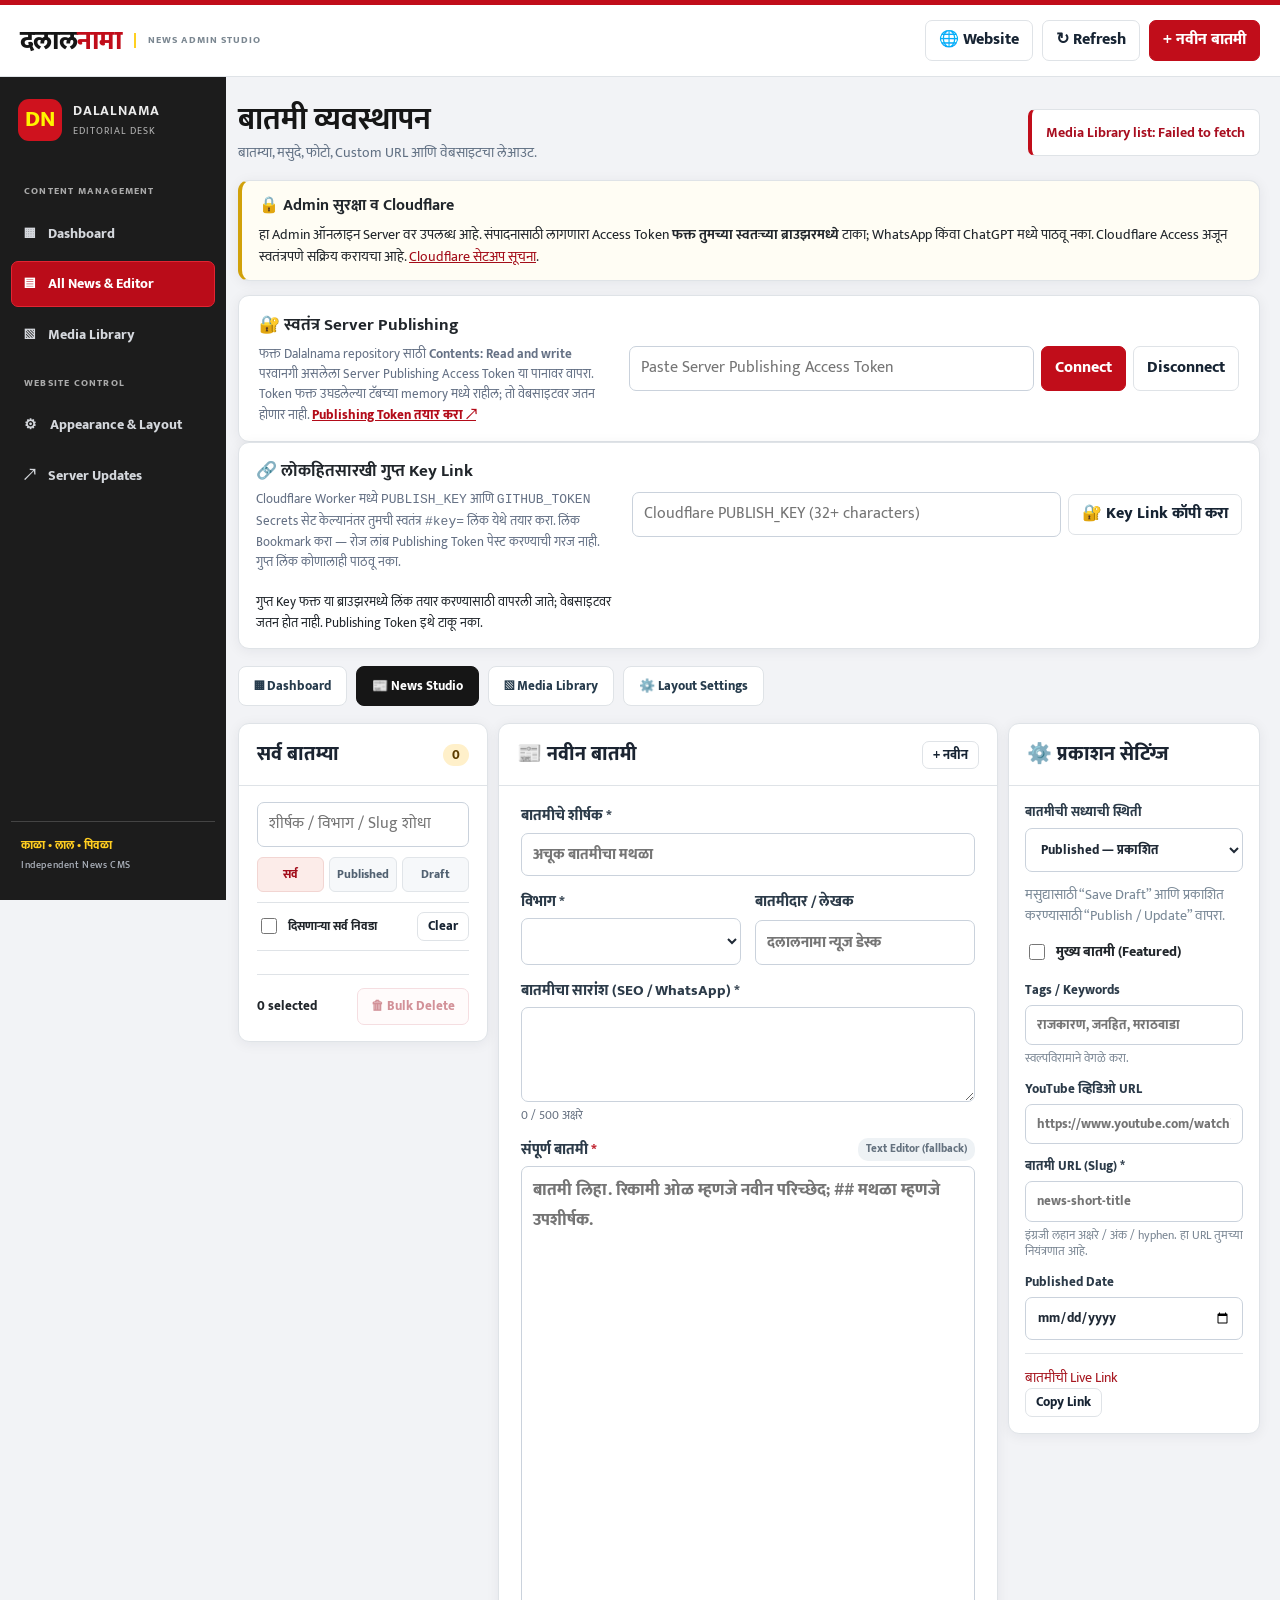
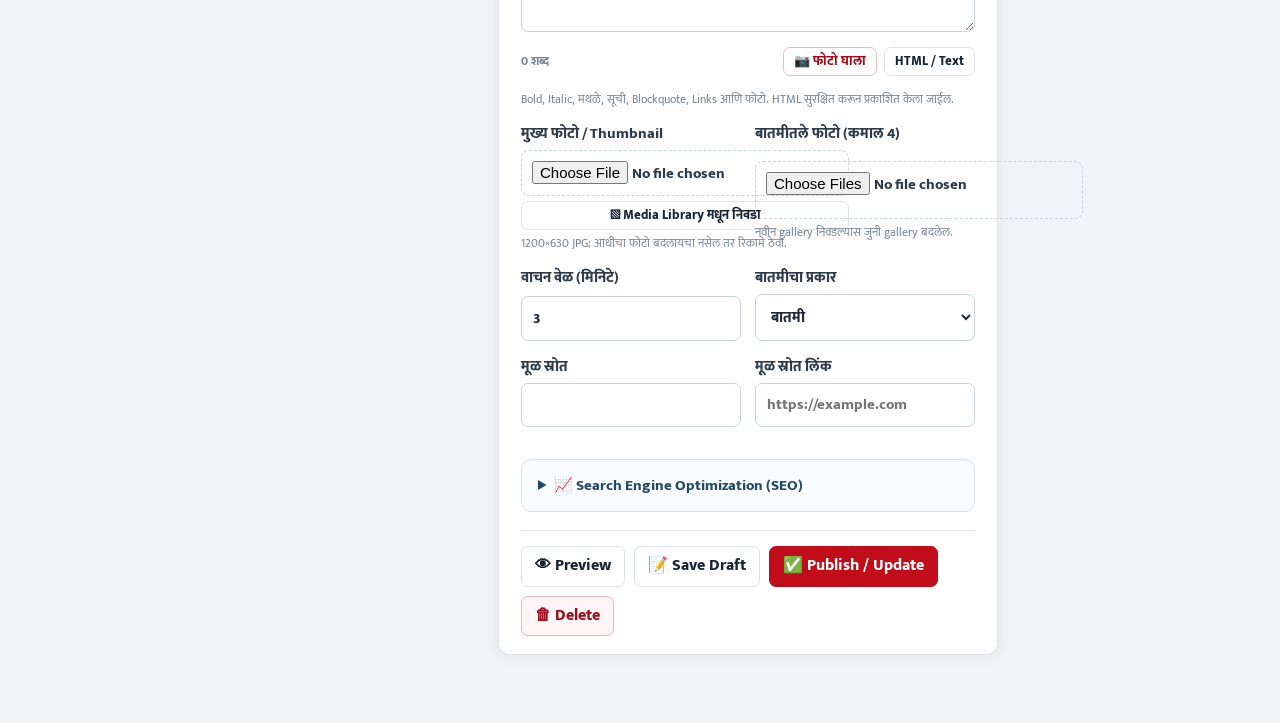
==== commit 4464a7d7: "Use Server language for all Dalalnama admin publishing and status messages" ====
--- a/admin/index.html
+++ b/admin/index.html
@@ -16,29 +16,29 @@
 <button class="tab" data-target="media-panel" type="button">▧ <span>Media Library</span></button>
 <div class="admin-nav-caption">WEBSITE CONTROL</div>
 <button class="tab" data-target="layout-panel" type="button">⚙ <span>Appearance & Layout</span></button>
-<a class="admin-nav-link" href="https://github.com/catonpe-droid/Dalalnama/actions" target="_blank" rel="noopener">↗ <span>Deployment History</span></a>
+<a class="admin-nav-link" href="https://github.com/catonpe-droid/Dalalnama/actions" target="_blank" rel="noopener">↗ <span>Server Updates</span></a>
 <div class="admin-nav-foot">काळा • लाल • पिवळा<br><span>Independent News CMS</span></div>
 </aside>
 <main class="wrap">
 <div class="heading"><div><h1>बातमी व्यवस्थापन</h1><p>बातम्या, मसुदे, फोटो, Custom URL आणि वेबसाइटचा लेआउट.</p></div><div class="notice" id="status" role="status" aria-live="polite">प्रकाशन जोडणी आवश्यक आहे.</div></div>
 <section class="card admin-onboarding" style="padding:13px 17px;margin:0 0 14px;border-left:4px solid #d1a10a;background:#fffdf4">
   <strong>🔒 Admin सुरक्षा व Cloudflare</strong>
-  <p style="margin:5px 0 0;font-size:14px">ही सध्या GitHub Pages वरील सार्वजनिक Admin UI आहे. Editing साठी लागणारा GitHub token <strong>फक्त तुमच्या स्वतःच्या ब्राउझरमध्ये</strong> टाका; WhatsApp किंवा ChatGPT मध्ये पाठवू नका. Cloudflare Access अजून स्वतंत्रपणे सक्रिय करायचा आहे. <a href="https://github.com/catonpe-droid/Dalalnama/blob/main/docs/CLOUDFLARE-ADMIN.md" target="_blank" rel="noopener noreferrer" style="color:#a30d19;text-decoration:underline">Cloudflare सेटअप सूचना</a>.</p>
+  <p style="margin:5px 0 0;font-size:14px">हा Admin ऑनलाइन Server वर उपलब्ध आहे. संपादनासाठी लागणारा Access Token <strong>फक्त तुमच्या स्वतःच्या ब्राउझरमध्ये</strong> टाका; WhatsApp किंवा ChatGPT मध्ये पाठवू नका. Cloudflare Access अजून स्वतंत्रपणे सक्रिय करायचा आहे. <a href="https://github.com/catonpe-droid/Dalalnama/blob/main/docs/CLOUDFLARE-ADMIN.md" target="_blank" rel="noopener noreferrer" style="color:#a30d19;text-decoration:underline">Cloudflare सेटअप सूचना</a>.</p>
  </section>
 <section class="card connect admin-onboarding">
- <div><b>🔐 स्वतंत्र GitHub Publishing</b><p>फक्त Dalalnama repository साठी <strong>Contents: Read and write</strong> परवानगी असलेला GitHub fine-grained token या पानावर वापरा. Token फक्त उघडलेल्या टॅबच्या memory मध्ये राहील; तो वेबसाइटवर जतन होणार नाही. <a href="https://github.com/settings/personal-access-tokens/new" target="_blank" rel="noopener noreferrer" style="color:#b30b19;text-decoration:underline;font-weight:800">GitHub token तयार करा ↗</a></p></div>
- <div class="connect-fields"><input id="token" type="password" spellcheck="false" autocomplete="off" placeholder="Paste GitHub fine-grained token"><button id="connect" type="button" class="btn primary">Connect</button><button id="disconnect" type="button" class="btn">Disconnect</button></div>
+ <div><b>🔐 स्वतंत्र Server Publishing</b><p>फक्त Dalalnama repository साठी <strong>Contents: Read and write</strong> परवानगी असलेला Server Publishing Access Token या पानावर वापरा. Token फक्त उघडलेल्या टॅबच्या memory मध्ये राहील; तो वेबसाइटवर जतन होणार नाही. <a href="https://github.com/settings/personal-access-tokens/new" target="_blank" rel="noopener noreferrer" style="color:#b30b19;text-decoration:underline;font-weight:800">Publishing Token तयार करा ↗</a></p></div>
+ <div class="connect-fields"><input id="token" type="password" spellcheck="false" autocomplete="off" placeholder="Paste Server Publishing Access Token"><button id="connect" type="button" class="btn primary">Connect</button><button id="disconnect" type="button" class="btn">Disconnect</button></div>
 </section>
 <section class="card connect secret-link-setup admin-onboarding" aria-label="गुप्त Admin Key Link" style="margin:0 0 15px;padding:15px 17px">
   <div>
     <b>🔗 लोकहितसारखी गुप्त Key Link</b>
-    <p>Cloudflare Worker मध्ये <code>PUBLISH_KEY</code> आणि <code>GITHUB_TOKEN</code> Secrets सेट केल्यानंतर तुमची स्वतंत्र <code>#key=</code> लिंक येथे तयार करा. लिंक Bookmark करा — रोज लांब GitHub Token पेस्ट करण्याची गरज नाही. गुप्त लिंक कोणालाही पाठवू नका.</p>
+    <p>Cloudflare Worker मध्ये <code>PUBLISH_KEY</code> आणि <code>GITHUB_TOKEN</code> Secrets सेट केल्यानंतर तुमची स्वतंत्र <code>#key=</code> लिंक येथे तयार करा. लिंक Bookmark करा — रोज लांब Publishing Token पेस्ट करण्याची गरज नाही. गुप्त लिंक कोणालाही पाठवू नका.</p>
   </div>
   <div class="connect-fields" style="align-items:center">
     <input id="private-link-key" type="password" spellcheck="false" autocomplete="off" aria-label="Cloudflare Publishing Key" placeholder="Cloudflare PUBLISH_KEY (32+ characters)">
     <button id="make-private-link" class="btn" type="button">🔐 Key Link कॉपी करा</button>
   </div>
-  <small>गुप्त Key फक्त या ब्राउझरमध्ये लिंक तयार करण्यासाठी वापरली जाते; वेबसाइटवर जतन होत नाही. GitHub Token इथे टाकू नका.</small>
+  <small>गुप्त Key फक्त या ब्राउझरमध्ये लिंक तयार करण्यासाठी वापरली जाते; वेबसाइटवर जतन होत नाही. Publishing Token इथे टाकू नका.</small>
 </section>
 <nav class="tabs" aria-label="Studio shortcuts">
 <button class="tab" data-target="dashboard-panel" type="button">▦ Dashboard</button>
@@ -115,7 +115,7 @@
 <div class="panel-head"><h2>▧ Media Library</h2><span id="media-count" class="counter">0</span></div><div class="panel-body">
 <div class="media-head"><p>मुख्य फोटो, गॅलरी आणि बातमीतील चित्रे निवडा. वेबसाइटवरील उपलब्ध फोटो येथे दिसतील.</p>
 <div class="media-actions"><input id="media-search" type="search" placeholder="फोटो / Slug शोधा"><input id="media-file" type="file" accept="image/jpeg,image/png,image/webp"><button id="media-upload" class="btn primary" type="button">Upload Image</button></div></div>
-<div id="media-grid" class="media-grid"></div><p class="aside-hint">कव्हर म्हणून निवडा किंवा लेखनात फोटो घाला. नवीन Upload साठी GitHub publishing जोडणी आवश्यक आहे.</p>
+<div id="media-grid" class="media-grid"></div><p class="aside-hint">कव्हर म्हणून निवडा किंवा लेखनात फोटो घाला. नवीन Upload साठी Server publishing जोडणी आवश्यक आहे.</p>
 </div></section>
 <section id="layout-panel" class="card layout-panel hidden"><div class="panel-head"><h2>⚙️ वेबसाइट व्यवस्थापन</h2></div><div class="panel-body">
  <p>मुख्य मेनू, उपविभाग, ब्रेकिंग न्यूज व मुख्य बातम्या बदलू शकता. प्रत्येक ओळ म्हणजे एक entry.</p>
@@ -164,6 +164,6 @@
 </main>
 <dialog id="preview-dialog" class="preview-dialog"><div class="dialog-head"><h2 id="preview-title"></h2><button class="btn mini" type="button" id="close-preview">✕</button></div><div id="preview-content"></div></dialog>
 <script src="https://cdn.jsdelivr.net/npm/quill@2.0.3/dist/quill.js" defer></script>
-<script src="./admin.js?v=11" defer></script>
-<script src="./admin-pro.js?v=5" defer></script>
+<script src="./admin.js?v=13" defer></script>
+<script src="./admin-pro.js?v=6" defer></script>
 </body></html>
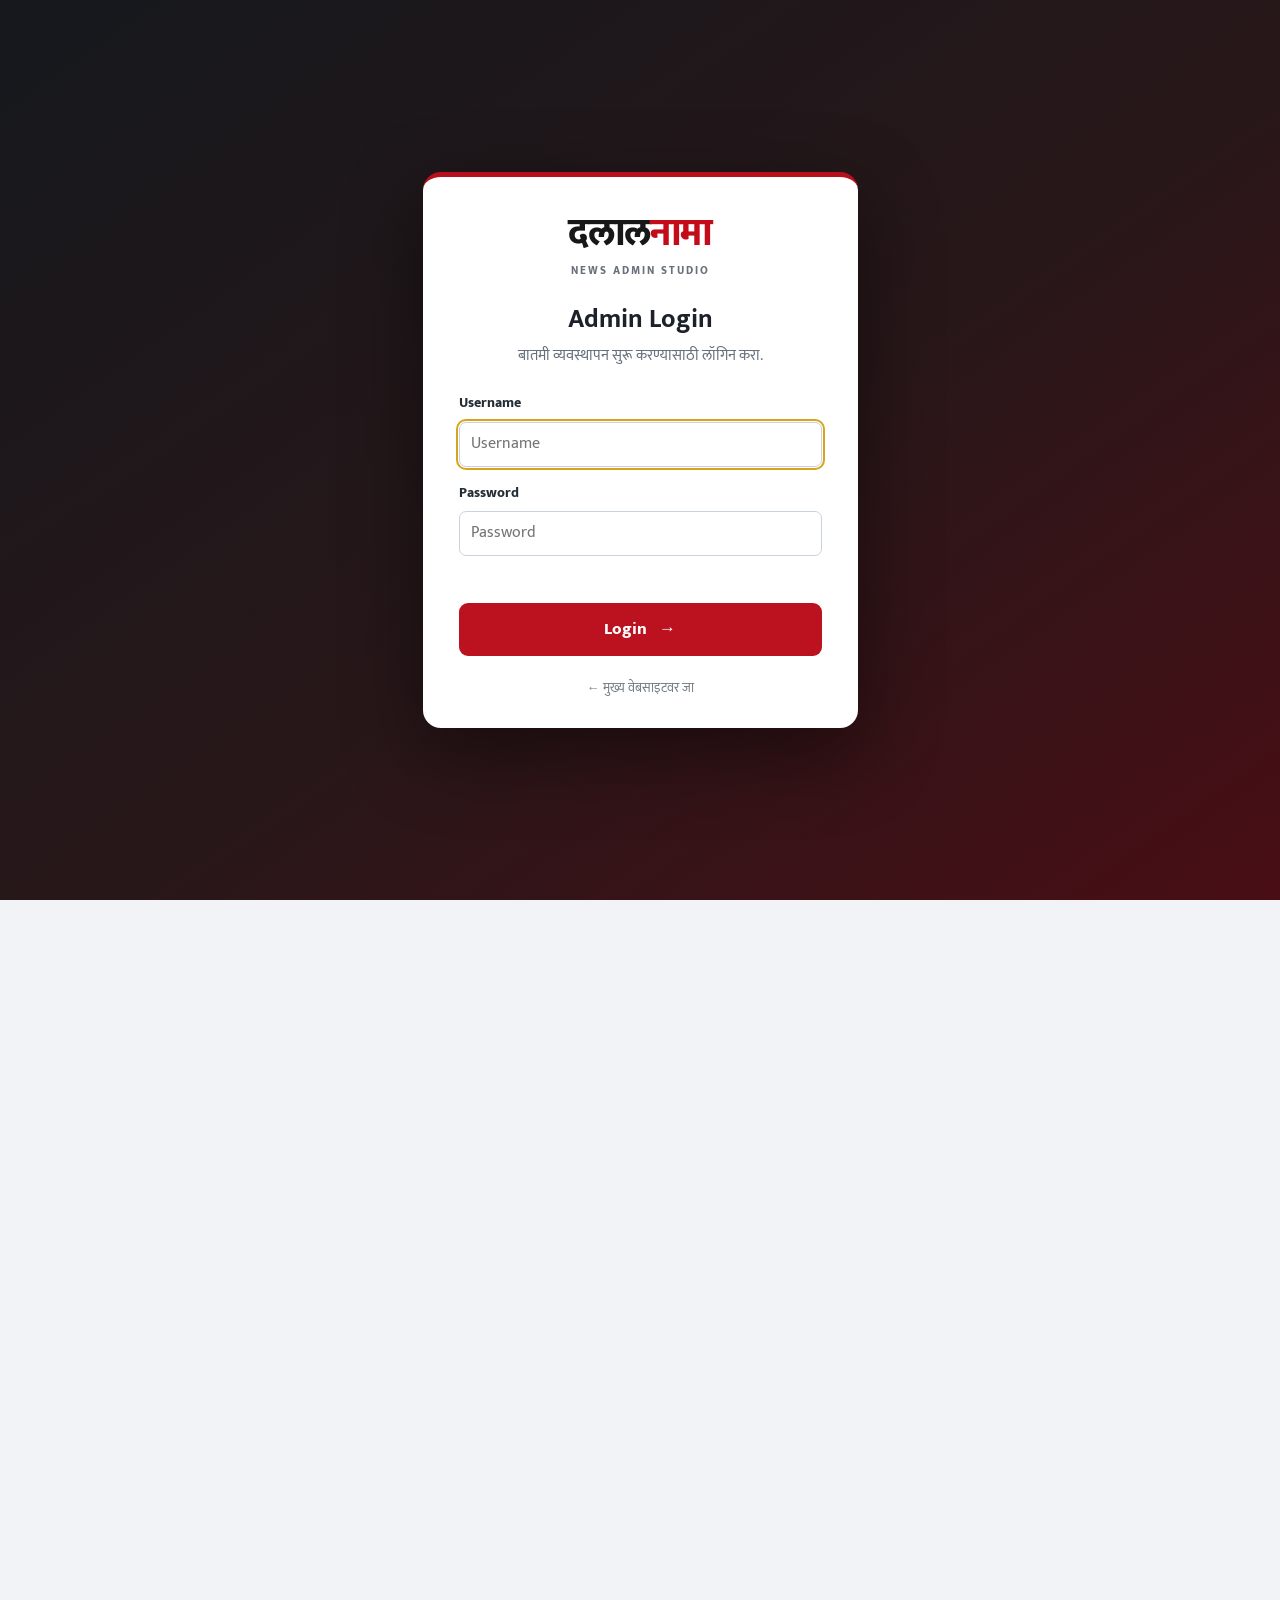
==== commit 61e81b09: "Show username-password overlay before Dalalnama admin studio" ====
--- a/admin/index.html
+++ b/admin/index.html
@@ -5,7 +5,24 @@
 <meta name="theme-color" content="#171717"><title>दलालनामा | News Admin Studio</title>
 <link rel="preconnect" href="https://fonts.googleapis.com"><link rel="preconnect" href="https://fonts.gstatic.com" crossorigin>
 <link href="https://fonts.googleapis.com/css2?family=Mukta:wght@400;500;600;700;800&display=swap" rel="stylesheet">
-<link href="https://cdn.jsdelivr.net/npm/quill@2.0.3/dist/quill.snow.css" rel="stylesheet"><link href="./admin.css?v=8" rel="stylesheet"></head><body>
+<link href="https://cdn.jsdelivr.net/npm/quill@2.0.3/dist/quill.snow.css" rel="stylesheet"><link href="./admin.css?v=9" rel="stylesheet"></head><body class="admin-locked">
+<section class="admin-login-overlay" id="admin-login-overlay" role="dialog" aria-modal="true" aria-labelledby="admin-login-title">
+  <div class="admin-login-card">
+    <div class="admin-login-logo"><span>दलाल</span>नामा</div>
+    <div class="admin-login-caption">NEWS ADMIN STUDIO</div>
+    <h1 id="admin-login-title">Admin Login</h1>
+    <p class="admin-login-description">बातमी व्यवस्थापन सुरू करण्यासाठी लॉगिन करा.</p>
+    <form id="admin-login-form" autocomplete="off">
+      <label for="admin-login-username">Username</label>
+      <input id="admin-login-username" name="username" type="text" autocomplete="username" autocapitalize="none" spellcheck="false" placeholder="Username" required>
+      <label for="admin-login-password">Password</label>
+      <input id="admin-login-password" name="password" type="password" autocomplete="current-password" placeholder="Password" required>
+      <p id="admin-login-feedback" class="admin-login-feedback" role="alert" aria-live="polite"></p>
+      <button type="submit">Login <span aria-hidden="true">→</span></button>
+    </form>
+    <a class="admin-login-home" href="../">← मुख्य वेबसाइटवर जा</a>
+  </div>
+</section>
 <header class="top"><a class="brand" href="../"><strong>दलाल<span>नामा</span></strong><small>NEWS ADMIN STUDIO</small></a>
 <div class="top-actions"><a class="btn" href="../" target="_blank" rel="noopener">🌐 Website</a><button id="refresh" type="button" class="btn">↻ Refresh</button><button id="new-top" type="button" class="btn primary">+ नवीन बातमी</button></div></header>
 <aside class="admin-navigation" aria-label="Admin sections">
@@ -164,6 +181,7 @@
 </main>
 <dialog id="preview-dialog" class="preview-dialog"><div class="dialog-head"><h2 id="preview-title"></h2><button class="btn mini" type="button" id="close-preview">✕</button></div><div id="preview-content"></div></dialog>
 <script src="https://cdn.jsdelivr.net/npm/quill@2.0.3/dist/quill.js" defer></script>
+<script src="./admin-login.js?v=1" defer></script>
 <script src="./admin.js?v=13" defer></script>
 <script src="./admin-pro.js?v=6" defer></script>
 </body></html>
--- a/admin/admin.css
+++ b/admin/admin.css
@@ -180,3 +180,30 @@
   overflow-wrap:anywhere;
 }
 .cover-preview {object-fit:contain;}
+
+
+/* Dalalnama Admin visual login overlay; publishing access remains server controlled. */
+body.admin-locked{overflow:hidden}
+body.admin-locked>.top,
+body.admin-locked>.admin-navigation,
+body.admin-locked>.wrap,
+body.admin-locked>.preview-dialog{visibility:hidden!important;pointer-events:none!important}
+.admin-login-overlay{position:fixed;inset:0;z-index:99999;display:flex;align-items:center;justify-content:center;overflow:auto;padding:22px;background:linear-gradient(145deg,#15181d 0%,#281719 55%,#490e15 100%);font-family:Mukta,'Noto Sans Devanagari',sans-serif}
+.admin-login-overlay[hidden]{display:none!important}
+.admin-login-card{width:min(100%,435px);padding:34px 36px 30px;background:#fff;border-radius:18px;box-shadow:0 25px 80px #0007;border-top:5px solid #b70f1c}
+.admin-login-logo{font-size:39px;line-height:1.2;letter-spacing:-1.5px;font-weight:800;color:#c40b1a;text-align:center}
+.admin-login-logo span{color:#171717}
+.admin-login-caption{text-align:center;color:#68707c;font-size:11px;font-weight:800;letter-spacing:2px;margin:5px 0 23px}
+.admin-login-card h1{text-align:center;font-size:26px;line-height:1.3;margin:0;color:#1d222a}
+.admin-login-description{text-align:center;color:#67717d;margin:7px 0 25px;font-size:15px}
+.admin-login-card form{display:grid;gap:8px}
+.admin-login-card label{font-size:14px;font-weight:800;color:#252d34}
+.admin-login-card input{width:100%;font-size:16px;padding:12px 14px;margin:0 0 7px;border:1px solid #ccd3dc;border-radius:9px;background:#fff;color:#161a20}
+.admin-login-card input:focus{outline:2px solid #d7a51b;outline-offset:1px}
+.admin-login-card button{display:flex;align-items:center;justify-content:center;gap:12px;width:100%;background:#bc111e;color:#fff;font-size:17px;font-weight:800;padding:13px 20px;border:0;border-radius:9px;margin-top:5px;cursor:pointer}
+.admin-login-card button:hover{background:#9c0d18}
+.admin-login-card button:disabled{opacity:.6}
+.admin-login-feedback{min-height:18px;color:#b50d1b;text-align:center;font-size:13px;margin:1px 0 0}
+.admin-login-home{display:block;margin-top:22px;text-align:center;color:#737d87;font-size:13px;text-decoration:none}
+.admin-login-home:hover{color:#c0121c}
+@media(max-width:500px){.admin-login-card{padding:30px 23px}.admin-login-logo{font-size:34px}}
